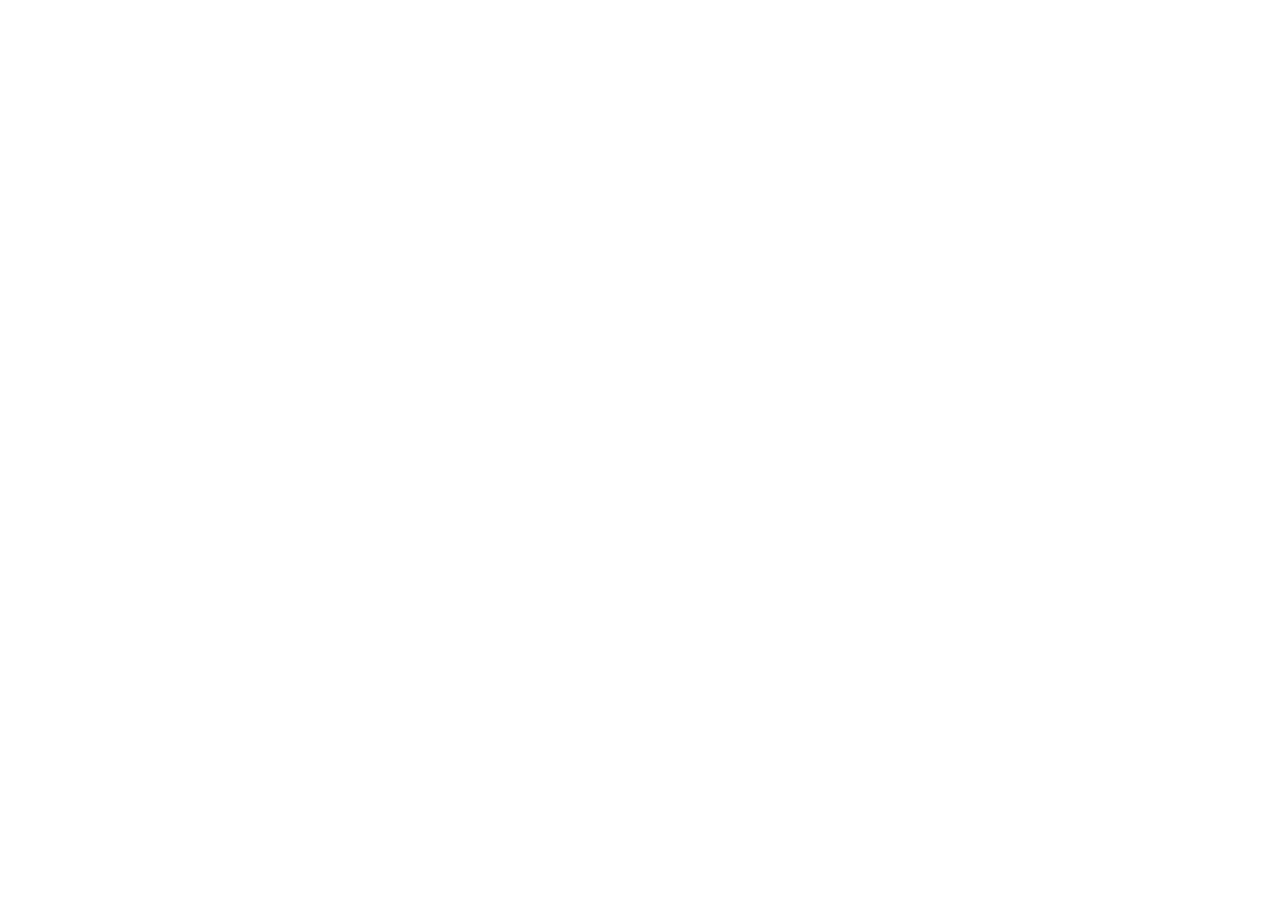
==== index-test.html @ a8d08465 "Rename index.html to index-test.html" ====
<!-- <!DOCTYPE html>
<html lang="el">
<head>
    <!-- Google tag (gtag.js) -- >
    <script async src="https://www.googletagmanager.com/gtag/js?id=G-H01YCWJQD2"></script>
    <script>
      window.dataLayer = window.dataLayer || [];
      function gtag(){dataLayer.push(arguments);}
      gtag('js', new Date());
    
      gtag('config', 'G-H01YCWJQD2');
    </script>

    <meta charset="UTF-8">
    <meta name="viewport" content="width=device-width, initial-scale=1.0">
    <title>Ilias Giakoumakis</title>
    <link href="https://fonts.googleapis.com/css2?family=Inter:wght@300;400;600;700&display=swap" rel="stylesheet">
    <link rel="stylesheet" href="https://cdnjs.cloudflare.com/ajax/libs/font-awesome/6.0.0/css/all.min.css">
    
    <style>
        :root {
            --bg-body: #f1f5f9; --bg-card: #ffffff; --text-main: #1e293b; --text-sub: #64748b;
            --primary: #2563eb; --accent: #dbeafe;
            --icon-github: #24292e; --icon-linkedin: #0077b5; --icon-gmail: #ea4335;
        }

        [data-theme="dark"] {
            --bg-body: #0f172a; --bg-card: #1e293b; --text-main: #f1f5f9; --text-sub: #94a3b8;
            --primary: #38bdf8; --accent: #1e293b; --icon-github: #ffffff;
        }

        body { font-family: 'Inter', sans-serif; background-color: var(--bg-body); color: var(--text-main); margin: 0; padding: 20px 0; transition: all 0.3s ease; display: flex; flex-direction: column; align-items: center; }

        .controls { position: fixed; top: 20px; right: 20px; display: flex; gap: 10px; z-index: 1000; }
        .control-btn { background: var(--bg-card); border: 1px solid var(--text-sub); color: var(--text-main); padding: 10px; border-radius: 50%; cursor: pointer; box-shadow: 0 4px 10px rgba(0,0,0,0.1); width: 45px; height: 45px; display: flex; justify-content: center; align-items: center; font-weight: bold; }

        .section { background: var(--bg-card); padding: 2rem; border-radius: 24px; box-shadow: 0 4px 20px rgba(0,0,0,0.05); max-width: 600px; width: 90%; margin-bottom: 2rem; }

        .hero { text-align: center; }
        .profile-img { width: 140px; height: 140px; border-radius: 50%; object-fit: cover; border: 5px solid var(--bg-body); box-shadow: 0 5px 15px rgba(0,0,0,0.1); }
        h1 { font-size: 1.8rem; margin: 1rem 0 0.2rem; }
        .subtitle { color: var(--primary); font-weight: 600; margin-bottom: 1.5rem; }

        .social-links { display: flex; justify-content: center; gap: 1.2rem; margin-top: 1rem; align-items: center; }
        .social-links a { font-size: 1.8rem; transition: transform 0.2s; text-decoration: none; display: flex; align-items: center; }
        .social-links a:hover { transform: translateY(-3px); }
        .fa-github { color: var(--icon-github); }
        .fa-linkedin { color: var(--icon-linkedin); }
        .fa-envelope { color: var(--icon-gmail); }
        
        /* Το δικό μου εικονίδιο CSD */
        .csd-custom-icon { width: 35px; height: 35px; object-fit: contain; }

        h2 { font-size: 1.3rem; border-left: 4px solid var(--primary); padding-left: 10px; margin-bottom: 1.5rem; }
        .list-item { display: flex; justify-content: space-between; align-items: center; padding: 15px; border-radius: 12px; border-bottom: 1px solid var(--accent); cursor: pointer; transition: background 0.2s; }
        .list-item:hover { background: var(--accent); }
        .tag { background: var(--primary); color: white; padding: 4px 12px; border-radius: 12px; font-size: 0.8rem; font-weight: 600; }

        .modal { display: none; position: fixed; z-index: 2000; left: 0; top: 0; width: 100%; height: 100%; background-color: rgba(0,0,0,0.6); backdrop-filter: blur(5px); }
        .modal-content { background-color: var(--bg-card); margin: 10% auto; padding: 2rem; border-radius: 24px; max-width: 500px; width: 85%; position: relative; animation: slideIn 0.3s; }
        @keyframes slideIn { from { transform: translateY(-30px); opacity: 0; } to { transform: translateY(0); opacity: 1; } }
        .close { position: absolute; right: 20px; top: 15px; font-size: 28px; cursor: pointer; color: var(--text-sub); }

        footer { margin: 2rem 0; font-size: 0.8rem; color: var(--text-sub); text-align: center; }
        #waveCanvas {
            position: fixed;
            top: 0;
            left: 0;
            width: 100%;
            height: 100%;
            z-index: -1; /* Για να είναι πίσω από τις κάρτες */
            pointer-events: none; /* Για να μπορώ να πατάω τα κουμπιά */
        }

        /* Glassmorphism εφέ στις κάρτες για να φαίνεται το κύμα από πίσω */
        .section {
            background: rgba(255, 255, 255, 0.6) !important;
            backdrop-filter: blur(15px) saturate(150%);
            -webkit-backdrop-filter: blur(15px) saturate(150%);
            border: 1px solid rgba(255, 255, 255, 0.4);
            box-shadow: 0 8px 32px 0 rgba(31, 38, 135, 0.07);
        }

        [data-theme="dark"] .section {
            background: rgba(15, 23, 42, 0.6) !important;
            border: 1px solid rgba(255, 255, 255, 0.05);
        }
    </style>
</head>
<body>
    <canvas id="waveCanvas"></canvas>
    <div class="controls">
        <button class="control-btn" onclick="toggleLanguage()" id="langBtn">EN</button>
        <button class="control-btn" onclick="toggleTheme()"><i id="theme-icon" class="fas fa-moon"></i></button>
    </div>

    <div class="section hero">
        <img src="me.png" alt="Ilias" class="profile-img" onerror="this.src='https://ui-avatars.com/api/?name=Ilias+Giakoumakis&background=2563eb&color=fff&size=200'">
        <h1 id="heroName">Ilias Giakoumakis</h1>
        <div class="subtitle" id="heroSubtitle">Computer Science Undergraduate @ UOC</div>
        
        <div class="social-links">
            <a href="https://github.com/IliasGiakoumakis" target="_blank"><i class="fab fa-github"></i></a>
            <a href="https://linkedin.com/in/ilias-giakoumakis-106580397/" target="_blank"><i class="fab fa-linkedin"></i></a>
            <a href="https://mail.google.com/mail/?view=cm&fs=1&to=iliasggiakoumakis@gmail.com" target="_blank"><i class="fas fa-envelope"></i></a>
            <a href="https://www.csd.uoc.gr/" target="_blank">
                <img src="UOC-csd.png" alt="CSD" class="csd-custom-icon" onerror="this.style.display='none'">
            </a>
        </div>
    </div>

    <div class="section">
        <h2 id="aboutTitle"><i class="fas fa-user"></i> About Me</h2>
        <p id="aboutText"></p>
    </div>

    <div class="section">
        <h2 id="coursesTitle"><i class="fas fa-graduation-cap"></i> Courses</h2>
        <div id="coursesList"></div>
    </div>

    <div class="section">
        <h2 id="certsTitle"><i class="fas fa-certificate"></i> Certifications</h2>
        <div id="certsList"></div>
    </div>

    <div id="infoModal" class="modal">
        <div class="modal-content">
            <span class="close" onclick="closeModal()">&times;</span>
            <h2 id="modalTitle">Title</h2>
            <hr style="border: 0; border-top: 1px solid var(--accent); margin: 1rem 0;">
            <p id="modalDescription">Description...</p>
        </div>
    </div>

    <footer><span id="footerText"></span></footer>

    <script>
        let currentLang = 'el';

        const content = {
            el: {
                name: "Ηλίας Γιακουμάκης",
                subtitle: "Προπτυχιακός Φοιτητής Επιστήμης Υπολογιστών @ ΠΚ",
                aboutTitle: "Σχετικά με μένα",
                aboutText: "Γεια! Είμαι ο Ηλίας, φοιτητής του τμήματος Επιστήμης Υπολογιστών (CSD) του Πανεπιστημίου Κρήτης στο Ηράκλειο της Κρήτης. Είμαι ανοιχτός για νέα project και νέες συνεργασίες. Με συναρπάζει ο χώρος της κυβερνοασφάλειας και των δικτύων και είναι κάτι το οποίο το ερευνώ αρκετά τελευταία. :). Αυτήν την περίοδο τρέχω πολλά project με φίλους και γνωστούς μου και αυτό με έχει βοηθήσει να αναπτύξω τις προγραμματιστικές μου δεξιότητες ακόμα και μέσα σε ομάδες. Συνεχίζω ωστόσο να κυνηγάω και την κυβερνοασφάλεια μέσω της πανεπιστημιακής ομάδας 0xdeada1u5.",
                coursesTitle: "Μαθήματα",
                certsTitle: "Πιστοποιήσεις & Σεμινάρια",
                footer: "© 2026 Ηλίας Γιακουμάκης • CSD UOC",
                langBtn: "EN",
                tagText: "Πληροφορίες",
                courses: [
                    { title: 'HY-100:Εισαγωγή στην Επιστήμη των Υπολογιστών', desc: 'Tο μάθημα αποτελεί μια εισαγωγή στην Επιστήμη των Υπολογιστών. Συγκεκριμένα, το μάθημα πραγματεύεται τα εξής θέματα: <br><ul><li>Μελέτη απλών υπολογιστικών προβλημάτων, αλγορίθμων που τα λύνουν και ανάλυση των λύσεων.</li><li>Μελέτη δομημένου και συναρτησιακού προγραμματισμού σε γλώσσα C, και ανάπτυξη διαφόρων προγραμμάτων βασισμένων στους παραπάνω αλγόριθμους.</li><li>Εκμάθηση διάφορων τύπων δεδομένων, οργάνωσης και αποθήκευσής τους στη μνήμη, καθώς και τρόπων διαχείρισης της μνήμης από το πρόγραμμα.</li>' },
                    { title: 'ΗΥ-108:Αγγλικά Ι', desc: 'Διαχείριση μνήμης και OOP.' },
                    { title: 'ΗΥ-110:Απειροστικός Λογισμός Ι', desc: 'Διαφορικές εξισώσεις και υπολογισμός ολοκληρωμάτων.' },
                    { title: 'ΗΥ-112:Φυσική Ι', desc: 'Ανάλυση κινήσεων, δυνάμεων, ενέργειας και ηλεκτρικών πεδίων.' },
                    { title: 'HY-119:Γραμμική Άλγεβρα', desc: 'Υπολογισμός πινάκων και Απαλοιφή Gauss.' },
                    { title: 'ΗΥ-120:Ψηφιακή Σχεδίαση', desc: 'Δημιουργία κυκλωμάτων και ενός απλού υπολογιστή.' }
                ],
                certs: [
                    { title: 'InnovaCyBridge', desc: 'Σεμινάρια για την Κυβερνοασφάλεια.',
                    children: [{ title: 'Strategic Cyber Security and AI Governance', /*desc: 'Intro to AI'*/ },{ title: 'Human-centric Security and Organisational Resilience', /*desc: 'Prompt Engineering'*/ },{ title: 'Effective Security Operations and Infrastructure Defence'}]},
                    { title: 'Web Development Intro', desc: 'Βασικές γνώσεις HTML/CSS.' }
                ]
            },
            en: {
                name: "Ilias Giakoumakis",
                subtitle: "Computer Science Undergraduate @ UOC",
                aboutTitle: "About Me",
                aboutText: "Hi! I am Ilias, a student of the Computer Science Department (CSD) of the University of Crete in Heraklion, Crete. I am open to new projects and new collaborations. I am fascinated by the field of cybersecurity and networks and it is something that I have been researching quite a bit lately. :). I am currently running many projects with friends and acquaintances and this has helped me develop my programming skills even within teams. However, I also continue to pursue cybersecurity through the university team 0xdeada1u5.",
                coursesTitle: "Courses",
                certsTitle: "Certifications & Seminars",
                footer: "© 2026 Ilias Giakoumakis • CSD UOC",
                langBtn: "GR",
                tagText: "Info",
                courses: [
                    { title: 'CS-100:Introduction to Computer Science', desc: 'Core principles and architecture. <br>Grade: 10' },
                    { title: 'CS-108:English I', desc: 'Memory management and OOP.' },
                    { title: 'CS-110:Calculus I', desc: 'Differential equations and integrals.' },
                    { title: 'CS-112:Physics I', desc: 'Analysis of motion, forces, energy and electric fields.' },
                    { title: 'CS-119:Linear Algebra', desc: 'Matrix calculation and Gauss elimination.' },
                    { title: 'CS-120:Digital Design', desc: 'Creating circuits and a simple computer.' }
                ],
                certs: [
                    { title: 'InnovaCyBridge', desc: 'Seminar on Cybersecurity.',
                    children: [{ title: 'Strategic Cyber Security and AI Governance', /*desc: 'Intro to AI'*/ },{ title: 'Human-centric Security and Organisational Resilience', /*desc: 'Prompt Engineering'*/ },{ title: 'Effective Security Operations and Infrastructure Defence'}]},
                    { title: 'Web Development Intro', desc: 'Basic HTML/CSS knowledge.' }
                ]
            }
        };

        function updateUI() {
            const data = content[currentLang];
            document.getElementById('heroName').innerText = data.name;
            document.getElementById('heroSubtitle').innerText = data.subtitle;
            document.getElementById('aboutTitle').innerHTML = `<i class="fas fa-user"></i> ${data.aboutTitle}`;
            document.getElementById('aboutText').innerText = data.aboutText;
            document.getElementById('coursesTitle').innerHTML = `<i class="fas fa-graduation-cap"></i> ${data.coursesTitle}`;
            document.getElementById('certsTitle').innerHTML = `<i class="fas fa-certificate"></i> ${data.certsTitle}`;
            document.getElementById('footerText').innerText = data.footer;
            document.getElementById('langBtn').innerText = data.langBtn;

            // Render Lists
            renderList('coursesList', data.courses, data.tagText);
            renderList('certsList', data.certs, data.tagText);
        }

        function renderList(elementId, items, tagText) {
            const list = document.getElementById(elementId);
            list.innerHTML = '';
            items.forEach(item => {
                const div = document.createElement('div');
                div.className = 'list-item';
                div.onclick = () => openModal(item.title, item.desc);
                div.innerHTML = `<span>${item.title}</span><span class="tag">${tagText}</span>`;
                list.appendChild(div);
            });
        }

        function toggleLanguage() {
            currentLang = currentLang === 'el' ? 'en' : 'el';
            updateUI();
        }

        function openModal(title, desc) {
            document.getElementById('modalTitle').innerText = title;
            document.getElementById('modalDescription').innerHTML = desc;
            document.getElementById('infoModal').style.display = "block";
        }
        function closeModal() { document.getElementById('infoModal').style.display = "none"; }
        window.onclick = (e) => { if(e.target == document.getElementById('infoModal')) closeModal(); }

        function toggleTheme() {
            const body = document.body;
            const icon = document.getElementById('theme-icon');
            if (body.getAttribute('data-theme') === 'dark') {
                body.removeAttribute('data-theme');
                icon.classList.replace('fa-sun', 'fa-moon');
            } else {
                body.setAttribute('data-theme', 'dark');
                icon.classList.replace('fa-moon', 'fa-sun');
            }
        }

        updateUI();
        const canvas = document.getElementById('waveCanvas');
        const ctx = canvas.getContext('2d');

        let particles = [];
        const particleCount = 60; // Πόσες στήλες τελειών
        const spacing = 40; // Απόσταση μεταξύ τους

        function init() {
            canvas.width = window.innerWidth;
            canvas.height = window.innerHeight;
            particles = [];
            for (let i = 0; i < particleCount; i++) {
                particles.push({
                    x: (i * (canvas.width / particleCount)) + 50,
                    y: canvas.height / 2,
                    baseY: canvas.height * 0.75, // Θέση στον άξονα Υ
                    angle: i * 0.2
                });
            }
        }

        function draw() {
            ctx.clearRect(0, 0, canvas.width, canvas.height);
    
            const isDark = document.body.getAttribute('data-theme') === 'dark';
            ctx.strokeStyle = isDark ? 'rgba(56, 189, 248, 0.3)' : 'rgba(37, 99, 235, 0.15)';
            ctx.fillStyle = isDark ? 'rgba(56, 189, 248, 0.6)' : 'rgba(37, 99, 235, 0.4)';
            ctx.lineWidth = 1;

            ctx.beginPath();
            for (let i = 0; i < particles.length; i++) {
                let p = particles[i];
        
                // Μαθηματική κίνηση με συνδυασμό Sin και Cos για φυσική ροή
                p.y = p.baseY + Math.sin(p.angle) * 40 + Math.cos(p.angle * 0.5) * 20;
                p.angle += 0.02; // Ταχύτητα κύματος

                // Σχεδίαση της τελείας
                ctx.beginPath();
                ctx.arc(p.x, p.y, 2, 0, Math.PI * 2);
                ctx.fill();

                // Σύνδεση με την επόμενη τελεία (δημιουργία πλέγματος)
                if (i > 0) {
                    ctx.beginPath();
                    ctx.moveTo(particles[i-1].x, particles[i-1].y);
                    ctx.lineTo(p.x, p.y);
                    ctx.stroke();
                }
        
                // Προσθήκη κάθετων γραμμών που "σβήνουν" προς τα κάτω
                ctx.beginPath();
                ctx.moveTo(p.x, p.y);
                ctx.lineTo(p.x, p.y + 100);
                const gradient = ctx.createLinearGradient(0, p.y, 0, p.y + 100);
                gradient.addColorStop(0, isDark ? 'rgba(56, 189, 248, 0.2)' : 'rgba(37, 99, 235, 0.1)');
                gradient.addColorStop(1, 'transparent');
                ctx.strokeStyle = gradient;
                ctx.stroke();
            }
    
            requestAnimationFrame(draw);
        }

        window.addEventListener('resize', init);
        init();
        draw();
    </script>
</body>
</html>
-->
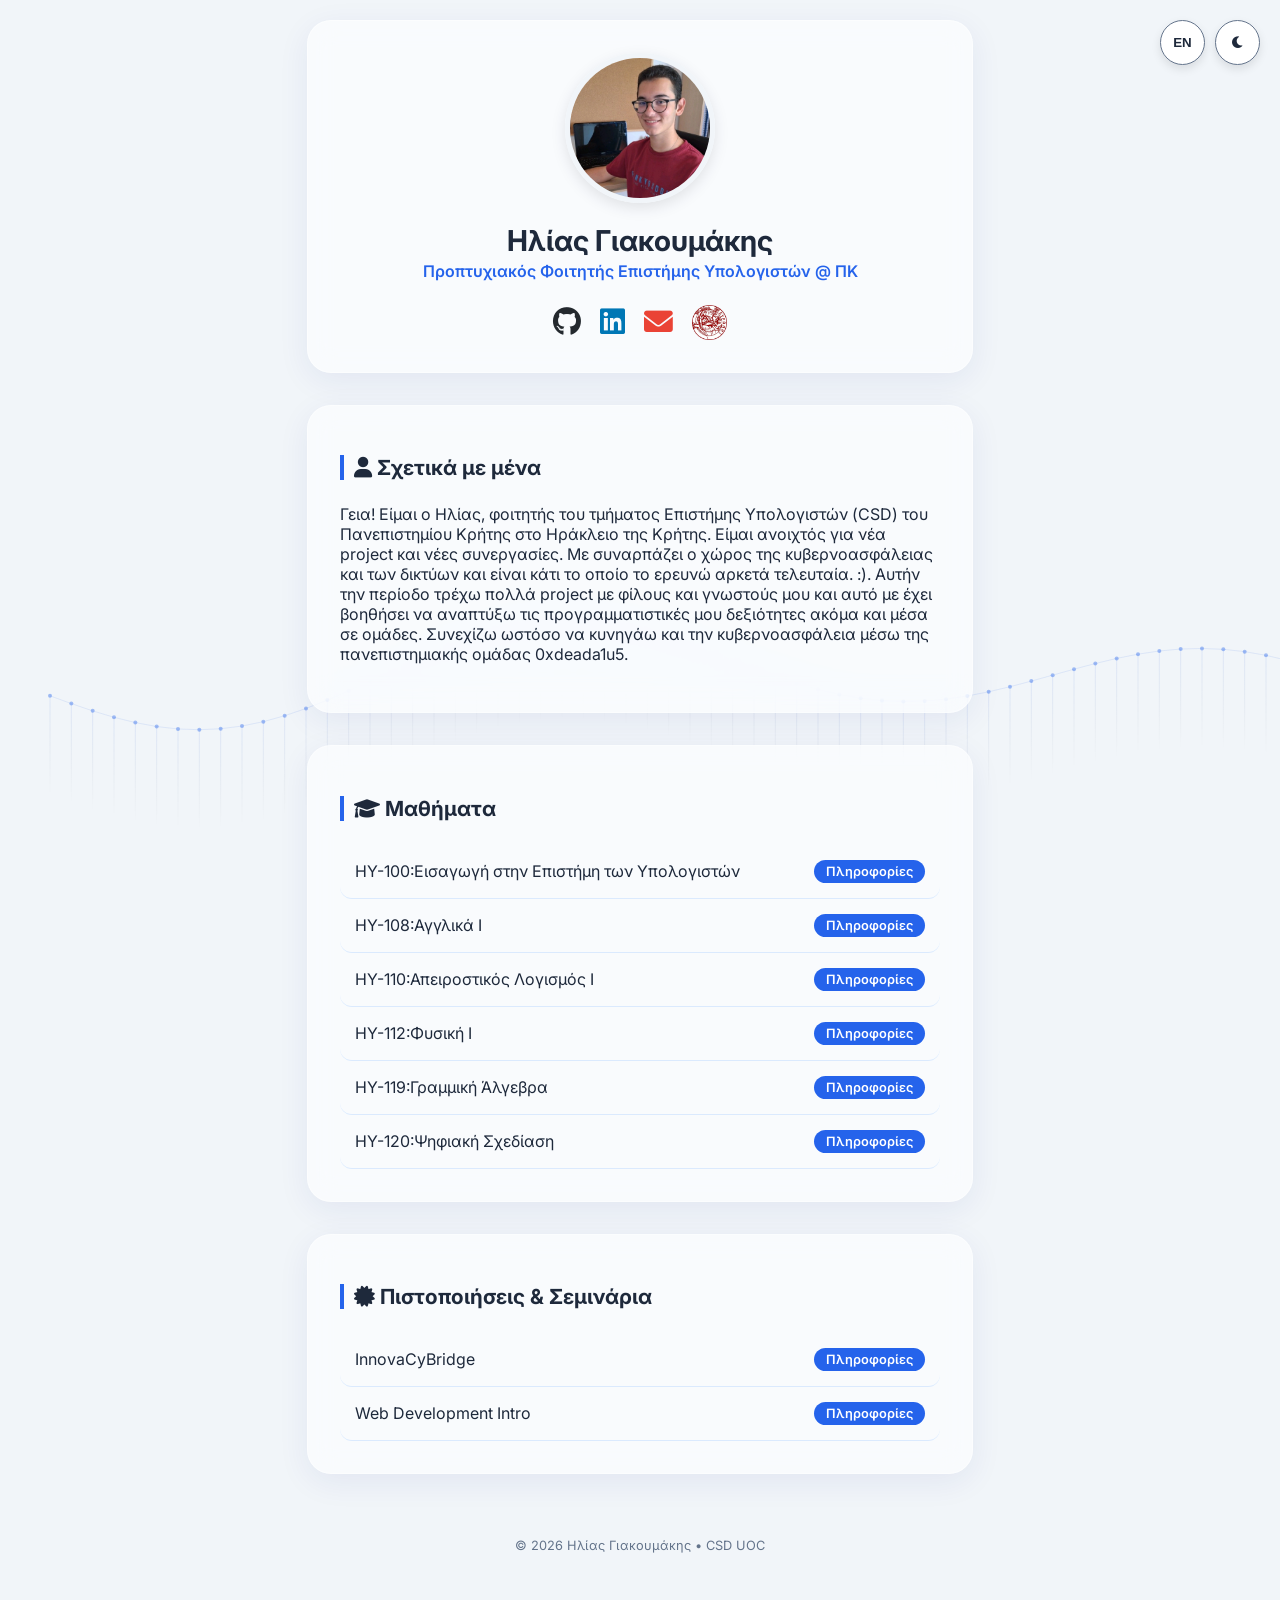
==== commit 299e4561: "Update index-test.html" ====
--- a/index-test.html
+++ b/index-test.html
@@ -1,7 +1,7 @@
-<!-- <!DOCTYPE html>
+<!DOCTYPE html>
 <html lang="el">
 <head>
-    <!-- Google tag (gtag.js) -- >
+    <!-- Google tag (gtag.js) -->
     <script async src="https://www.googletagmanager.com/gtag/js?id=G-H01YCWJQD2"></script>
     <script>
       window.dataLayer = window.dataLayer || [];
@@ -313,4 +313,3 @@
     </script>
 </body>
 </html>
--->
